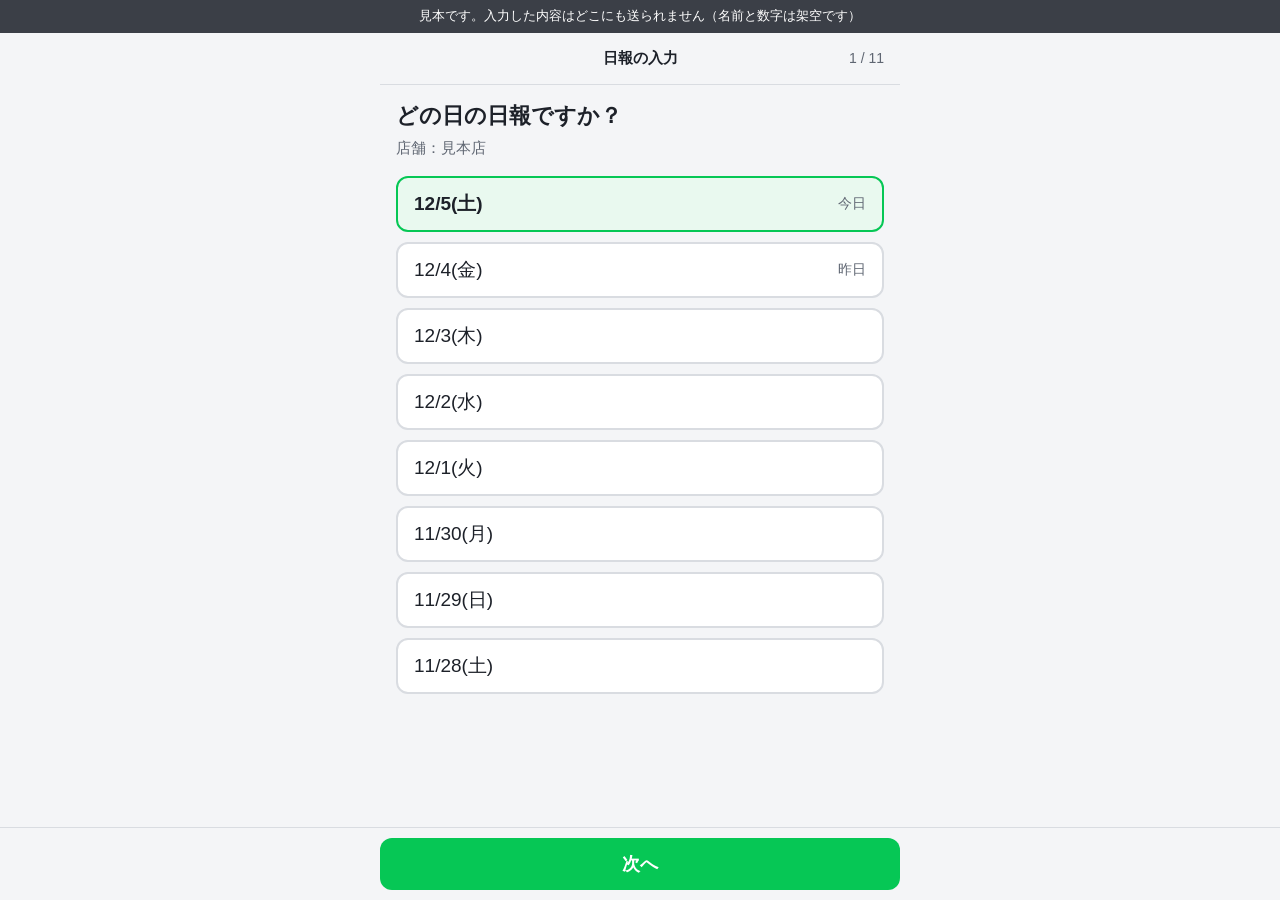
==== mock/index.html @ 200b09f7 "日報の入力画面の見本を公開する（架空のデータだけ。どこにも送らない） Co-Authored-By: Claude Opus 5.5 <noreply@anthropic.com>" ====
<!doctype html>
<html lang="ja">
  <head>
    <meta charset="utf-8" />
    <meta name="viewport" content="width=device-width, initial-scale=1, viewport-fit=cover" />
    <meta name="robots" content="noindex" />
    <title>日報の入力（見本）</title>
    <link rel="stylesheet" href="../style.css" />
  </head>
  <body>
    <!-- 画面の見本。LINE にも GAS にもつながず、入力した内容はどこにも送らない。名前と数字はすべて架空。 -->
    <div class="sample-banner">見本です。入力した内容はどこにも送られません（名前と数字は架空です）</div>
    <div id="app" aria-live="polite"></div>
    <script src="../report-form.js"></script>
    <script src="../app.js"></script>
    <script src="mock-server.js"></script>
    <script>
      startReportApp(createMockServer(new Date()));
    </script>
  </body>
</html>
---- style.css ----
/* 日報の入力画面の見た目。縦向きのスマホで、横にずらさずに使えるようにする。
   iPhone で入力欄を押したときに画面が拡大されないよう、文字は16ピクセル以上にする。 */

:root {
  --bg: #f4f5f7;
  --card: #ffffff;
  --text: #1d2129;
  --muted: #5f6672;
  --line: #d9dce1;
  --primary: #06c755;
  --primary-text: #ffffff;
  --primary-dark: #05a647;
  --warn-bg: #fff6d6;
  --warn-line: #e3b500;
  --error-bg: #fdecec;
  --error-line: #d93a3a;
  --info-bg: #e8f3ff;
  --info-line: #5b9be0;
  --sample-bg: #3b3f47;
  --sample-text: #ffffff;
}

* {
  box-sizing: border-box;
}

html,
body {
  margin: 0;
  background: var(--bg);
  color: var(--text);
  font-family: -apple-system, BlinkMacSystemFont, 'Hiragino Sans', 'Hiragino Kaku Gothic ProN', 'Noto Sans JP',
    'Yu Gothic', sans-serif;
  font-size: 17px;
  line-height: 1.6;
  -webkit-text-size-adjust: 100%;
}

.sample-banner {
  background: var(--sample-bg);
  color: var(--sample-text);
  font-size: 13px;
  padding: 6px 16px;
  text-align: center;
}

.page {
  max-width: 520px;
  margin: 0 auto;
  padding: 0 16px calc(96px + env(safe-area-inset-bottom));
}

/* 上の帯（戻る、日付と店舗、何問目か） */
.topbar {
  position: sticky;
  top: 0;
  z-index: 5;
  background: var(--bg);
  display: flex;
  align-items: center;
  gap: 8px;
  min-height: 52px;
  border-bottom: 1px solid var(--line);
  margin: 0 -16px 16px;
  padding: 0 16px;
}

.topbar .back {
  border: none;
  background: none;
  color: var(--muted);
  font-size: 16px;
  padding: 8px 4px;
  min-width: 64px;
  text-align: left;
}

.topbar .context {
  flex: 1;
  font-size: 15px;
  font-weight: 600;
  text-align: center;
}

.topbar .progress {
  min-width: 64px;
  text-align: right;
  color: var(--muted);
  font-size: 14px;
}

h1 {
  font-size: 22px;
  line-height: 1.4;
  margin: 8px 0 4px;
}

h2 {
  font-size: 17px;
  margin: 0;
}

.help {
  color: var(--muted);
  font-size: 15px;
  margin: 0 0 16px;
}

/* 数字の欄 */
.amount {
  display: flex;
  align-items: center;
  gap: 8px;
  background: var(--card);
  border: 2px solid var(--line);
  border-radius: 12px;
  padding: 4px 14px;
}

.amount:focus-within {
  border-color: var(--primary);
}

.amount input {
  flex: 1;
  min-width: 0;
  border: none;
  outline: none;
  background: transparent;
  font-size: 28px;
  padding: 8px 0;
  color: var(--text);
}

.amount .unit {
  font-size: 18px;
  color: var(--muted);
}

.preview {
  color: var(--muted);
  font-size: 15px;
  margin-top: 6px;
  min-height: 24px;
}

/* 経費のように、1つの画面に数字の欄が並ぶとき */
.rows {
  background: var(--card);
  border: 1px solid var(--line);
  border-radius: 12px;
  overflow: hidden;
}

.row {
  display: flex;
  align-items: center;
  gap: 8px;
  padding: 8px 14px;
  border-top: 1px solid var(--line);
}

.row:first-child {
  border-top: none;
}

.row label {
  flex: 1;
}

.row input {
  width: 9em;
  font-size: 20px;
  text-align: right;
  border: 1px solid var(--line);
  border-radius: 8px;
  padding: 6px 10px;
}

.row .unit {
  color: var(--muted);
}

/* 選ぶボタン（日付、天候など） */
.choices {
  display: grid;
  gap: 10px;
}

.choices.three {
  grid-template-columns: repeat(3, 1fr);
}

.choice {
  display: flex;
  align-items: center;
  justify-content: space-between;
  width: 100%;
  min-height: 56px;
  padding: 10px 16px;
  font-size: 19px;
  background: var(--card);
  color: var(--text);
  border: 2px solid var(--line);
  border-radius: 12px;
  text-align: left;
}

.choices.three .choice {
  justify-content: center;
}

.choice[aria-pressed='true'] {
  border-color: var(--primary);
  background: #e9f9ef;
  font-weight: 700;
}

.choice .sub {
  font-size: 14px;
  color: var(--muted);
  font-weight: 400;
}

/* スタッフ1人分の枠 */
.person {
  background: var(--card);
  border: 1px solid var(--line);
  border-radius: 12px;
  padding: 12px 14px;
  margin-bottom: 12px;
}

.person .head {
  display: flex;
  justify-content: space-between;
  align-items: center;
  margin-bottom: 8px;
  color: var(--muted);
  font-size: 15px;
}

.person select,
.person input[type='text'] {
  width: 100%;
  font-size: 18px;
  padding: 10px;
  border: 1px solid var(--line);
  border-radius: 8px;
  background: #fff;
  color: var(--text);
}

.person .times {
  display: grid;
  grid-template-columns: 1fr auto 1fr;
  gap: 8px;
  align-items: center;
  margin-top: 10px;
}

.person .hours {
  margin-top: 8px;
  font-size: 15px;
  color: var(--muted);
  min-height: 24px;
}

.person .typed {
  margin-top: 8px;
}

textarea {
  width: 100%;
  min-height: 200px;
  font-size: 17px;
  line-height: 1.6;
  padding: 12px;
  border: 2px solid var(--line);
  border-radius: 12px;
  font-family: inherit;
}

.counter {
  text-align: right;
  color: var(--muted);
  font-size: 14px;
}

/* 知らせの枠 */
.box {
  border-radius: 12px;
  padding: 12px 14px;
  margin: 0 0 16px;
  border-left: 6px solid;
}

.box.warn {
  background: var(--warn-bg);
  border-color: var(--warn-line);
}

.box.error {
  background: var(--error-bg);
  border-color: var(--error-line);
}

.box.info {
  background: var(--info-bg);
  border-color: var(--info-line);
}

.box ul {
  margin: 6px 0 0;
  padding-left: 1.2em;
}

.box li {
  margin-bottom: 8px;
}

.box li:last-child {
  margin-bottom: 0;
}

/* 確認画面の一覧 */
.summary {
  background: var(--card);
  border: 1px solid var(--line);
  border-radius: 12px;
  margin-bottom: 16px;
}

.summary .section-head {
  display: flex;
  justify-content: space-between;
  align-items: center;
  padding: 10px 14px;
  border-bottom: 1px solid var(--line);
  background: #fafbfc;
  border-radius: 12px 12px 0 0;
}

.summary dl {
  margin: 0;
  padding: 6px 14px 10px;
}

.summary .item {
  display: flex;
  justify-content: space-between;
  gap: 12px;
  padding: 4px 0;
}

.summary dt {
  color: var(--muted);
}

.summary dt {
  flex: none;
}

.summary dd {
  flex: 1;
}

.summary .item.stacked {
  display: block;
  padding: 6px 0;
}

.summary .item.stacked dd {
  text-align: left;
  font-weight: 400;
}

.summary .item.stacked dt {
  color: var(--text);
  font-weight: 600;
}

.summary dd {
  margin: 0;
  text-align: right;
  font-weight: 600;
}

.summary .item .fix {
  flex: none;
  align-self: center;
}

.summary .comment {
  padding: 8px 14px 12px;
  white-space: pre-wrap;
  word-break: break-word;
}

/* ボタン */
.actions {
  position: fixed;
  left: 0;
  right: 0;
  bottom: 0;
  background: var(--bg);
  border-top: 1px solid var(--line);
  padding: 10px 16px calc(10px + env(safe-area-inset-bottom));
}

.actions .inner {
  max-width: 520px;
  margin: 0 auto;
}

.primary,
.secondary {
  display: block;
  width: 100%;
  min-height: 52px;
  font-size: 18px;
  font-weight: 700;
  border-radius: 12px;
  padding: 10px 16px;
}

.primary {
  background: var(--primary);
  color: var(--primary-text);
  border: none;
}

.primary:active {
  background: var(--primary-dark);
}

.primary:disabled {
  background: #a8dcbc;
}

.secondary {
  background: var(--card);
  color: var(--text);
  border: 2px solid var(--line);
  margin-top: 10px;
}

.link {
  border: none;
  background: none;
  color: #1a6fd1;
  font-size: 15px;
  padding: 4px 0;
  text-decoration: underline;
}

.fix {
  border: 1px solid var(--line);
  background: #fff;
  color: #1a6fd1;
  font-size: 14px;
  border-radius: 8px;
  padding: 2px 10px;
}

.add {
  display: block;
  width: 100%;
  min-height: 48px;
  border: 2px dashed var(--line);
  border-radius: 12px;
  background: transparent;
  font-size: 17px;
  color: var(--text);
}

.note {
  color: var(--muted);
  font-size: 14px;
  margin: 8px 0 0;
}

.done-mark {
  font-size: 48px;
  text-align: center;
  color: var(--primary);
  margin: 24px 0 0;
}

.center {
  text-align: center;
}

pre.report-text {
  background: var(--card);
  border: 1px solid var(--line);
  border-radius: 12px;
  padding: 12px 14px;
  white-space: pre-wrap;
  word-break: break-word;
  font-family: inherit;
  font-size: 15px;
  line-height: 1.6;
  margin: 8px 0 0;
}

details summary {
  color: #1a6fd1;
  padding: 8px 0;
}

/* 読み込み中 */
.busy {
  position: fixed;
  inset: 0;
  z-index: 20;
  display: flex;
  align-items: center;
  justify-content: center;
  background: rgba(244, 245, 247, 0.85);
  font-size: 18px;
  font-weight: 600;
}
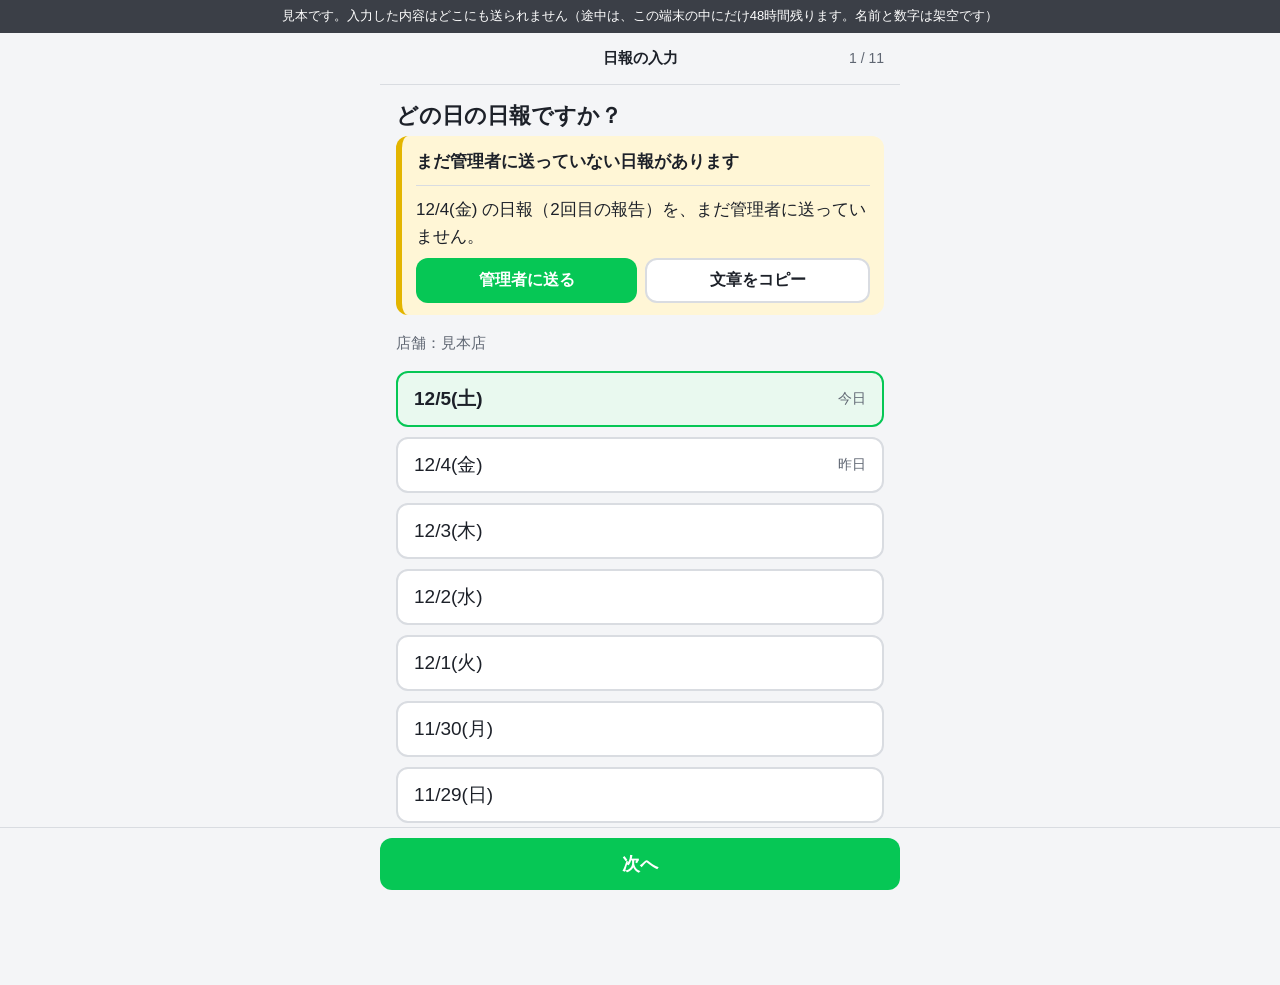
==== commit 65c67842: "本物の入力画面（report/）を足す：LINE で本人を確かめて日報を送る、入力の途中を端末に残す（続けて読み込まれても古い内容に戻らない）、管理者に送る。見本の画面も同じ動きにする" ====
--- a/mock/index.html
+++ b/mock/index.html
@@ -9,13 +9,26 @@
   </head>
   <body>
     <!-- 画面の見本。LINE にも GAS にもつながず、入力した内容はどこにも送らない。名前と数字はすべて架空。 -->
-    <div class="sample-banner">見本です。入力した内容はどこにも送られません（名前と数字は架空です）</div>
+    <div class="sample-banner">
+      見本です。入力した内容はどこにも送られません（途中は、この端末の中にだけ48時間残ります。名前と数字は架空です）
+    </div>
     <div id="app" aria-live="polite"></div>
     <script src="../report-form.js"></script>
+    <script src="../draft.js"></script>
     <script src="../app.js"></script>
     <script src="mock-server.js"></script>
     <script>
-      startReportApp(createMockServer(new Date()));
+      // 入力の途中は、本物と同じく端末に残す（見本は人を見分けないので、決まった名前で残す）
+      var storage = null;
+      try {
+        storage = window.localStorage;
+      } catch (err) {
+        storage = null;
+      }
+      var pageCode = Math.random().toString(36).slice(2, 5).toUpperCase();
+      startReportApp(createMockServer(new Date()), {
+        draftStore: createDraftStore(storage, 'sample', { pageCode: pageCode }),
+      });
     </script>
   </body>
 </html>
--- a/style.css
+++ b/style.css
@@ -293,6 +293,7 @@
   padding: 12px 14px;
   margin: 0 0 16px;
   border-left: 6px solid;
+  white-space: pre-line; /* GAS からの言葉の改行を残す */
 }
 
 .box.warn {
@@ -321,6 +322,36 @@
 
 .box li:last-child {
   margin-bottom: 0;
+}
+
+/* 開いたときの知らせ：管理者にまだ送っていない日報 */
+.unsent .item {
+  margin-top: 10px;
+  padding-top: 10px;
+  border-top: 1px solid var(--line);
+}
+
+.unsent-actions {
+  display: flex;
+  gap: 8px;
+  margin-top: 8px;
+}
+
+.unsent-actions button {
+  flex: 1;
+  min-height: 44px;
+  font-size: 16px;
+  margin-top: 0;
+}
+
+.unsent-message {
+  margin-top: 10px;
+  font-weight: 700;
+}
+
+/* 開いたときに見つかった入力の途中の、「続きから入力する」「新しく入力する」 */
+.resume-actions {
+  margin-top: 10px;
 }
 
 /* 確認画面の一覧 */
